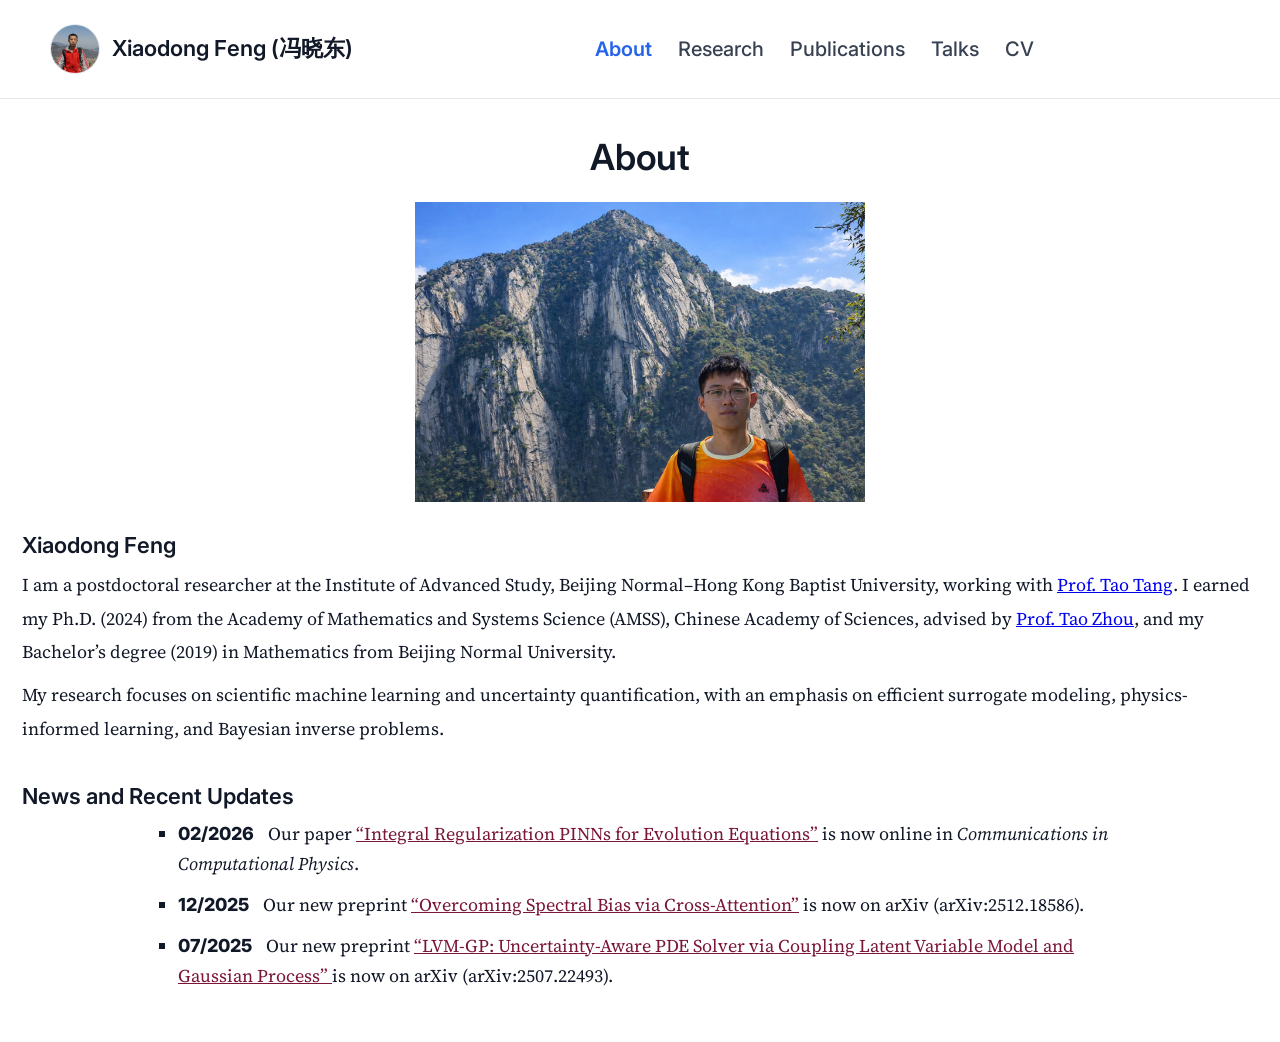
==== index.html @ 4486572b "Update index.html" ====
<!doctype html>
<html lang="en">
<head>
  <meta charset="utf-8" />
  <meta name="viewport" content="width=device-width,initial-scale=1" />
  <title>About | Xiaodong Feng</title>
  <link rel="stylesheet" href="assets/style.css" />
</head>

<body>
  <header class="topbar">
    <div class="topbar-inner">
      <div class="brand">
        <img class="avatar" src="assets/fengxiaodong.jpg" alt="avatar" />
        <span class="brand-name">Xiaodong Feng (冯晓东)</span>
      </div>

      <!-- ✅ 大屏导航（小屏会被 CSS 隐藏） -->
      <nav class="nav nav-desktop" id="topNav">
        <a class="active" href="index.html">About</a>
        <a href="research.html">Research</a>
        <a href="publications.html">Publications</a>
        <a href="talks.html">Talks</a>
        <a href="assets/CV.pdf" target="_blank" rel="noopener">CV</a>
      </nav>

      <!-- ✅ 小屏 hamburger（大屏会被 CSS 隐藏） -->
      <button class="nav-toggle" id="navToggle" aria-label="Open menu" aria-expanded="false">
        &#9776;
      </button>

      <!-- ✅ 小屏下拉菜单（默认隐藏） -->
      <div class="nav-menu" id="navMenu" aria-hidden="true">
        <a class="active" href="index.html">About</a>
        <a href="research.html">Research</a>
        <a href="publications.html">Publications</a>
        <a href="talks.html">Talks</a>
        <a href="assets/CV.pdf" target="_blank" rel="noopener">CV</a>
      </div>
    </div>
  </header>

  <main class="container">
    <h1 class="page-title">About</h1>

    <div class="hero">
      <img class="hero-img" src="assets/FXD_Picture.png" alt="hero" />
    </div>

    <section class="section">
      <h2 class="name-title">Xiaodong Feng</h2>

      <p>
        I am a postdoctoral researcher at the Institute of Advanced Study, Beijing Normal–Hong Kong Baptist University, working with
        <a href="https://www.math.hkbu.edu.hk/~ttang/" target="_blank" rel="noopener">Prof. Tao Tang</a>.
        I earned my Ph.D. (2024) from the Academy of Mathematics and Systems Science (AMSS), Chinese Academy of Sciences, advised by
        <a href="https://lsec.cc.ac.cn/~tzhou/" target="_blank" rel="noopener">Prof. Tao Zhou</a>,
        and my Bachelor’s degree (2019) in Mathematics from Beijing Normal University.
      </p>

      <p>
        My research focuses on scientific machine learning and uncertainty quantification, with an emphasis on efficient surrogate modeling,
        physics-informed learning, and Bayesian inverse problems.
      </p>
    </section>


<section class="news">
  <h2 class="news-title">News and Recent Updates</h2>

  <ul class="news-list">
    <li>
      <span class="news-date">02/2026</span>
      <span class="news-text">
        Our paper <a href="#" target="_blank" rel="noopener">“Integral Regularization PINNs for Evolution Equations”</a>
        is now online in <em>Communications in Computational Physics</em>.
      </span>
    </li>

    <li>
      <span class="news-date">12/2025</span>
      <span class="news-text">
        Our new preprint <a href="#" target="_blank" rel="noopener">“Overcoming Spectral Bias via Cross-Attention”</a>
        is now on arXiv (arXiv:2512.18586).
      </span>
    </li>

    <li>
      <span class="news-date">07/2025</span>
      <span class="news-text">
        Our new preprint
        <a href="https://arxiv.org/abs/2507.22493" target="_blank" rel="noopener">
          “LVM-GP: Uncertainty-Aware PDE Solver via Coupling Latent Variable Model and Gaussian Process”
        </a>
        is now on arXiv (arXiv:2507.22493).
      </span>
    </li>
  </ul>
</section>
    
  </main>

  <script>
    (function(){
      const btn = document.getElementById('navToggle');
      const menu = document.getElementById('navMenu');
      if(!btn || !menu) return;

      function closeMenu(){
        menu.classList.remove('open');
        btn.setAttribute('aria-expanded','false');
        menu.setAttribute('aria-hidden','true');
      }

      btn.addEventListener('click', () => {
        const isOpen = menu.classList.toggle('open');
        btn.setAttribute('aria-expanded', String(isOpen));
        menu.setAttribute('aria-hidden', String(!isOpen));
      });

      document.addEventListener('click', (e) => {
        if (!menu.classList.contains('open')) return;
        if (menu.contains(e.target) || btn.contains(e.target)) return;
        closeMenu();
      });

      document.addEventListener('keydown', (e) => {
        if (e.key === 'Escape') closeMenu();
      });

      window.addEventListener('resize', () => {
        if (window.matchMedia('(min-width: 981px)').matches) closeMenu();
      });
    })();
  </script>
</body>
</html>
---- assets/style.css ----
/* 引入字体：
   - Inter：用于顶栏姓名、导航、标题（无衬线，更现代）
   - Source Serif 4：用于正文段落（衬线，更学术） */
@import url('https://fonts.googleapis.com/css2?family=Inter:wght@400;600;700;800&family=Source+Serif+4:wght@400;600;700&display=swap');

:root{
  /* ====== 版心宽度（决定页面内容左右边界，影响“整页的留白”） ====== */
  --siteBase: 1300px;
  --siteMax: calc(var(--siteBase));

  /* ====== 全局颜色 ====== */
  --text: #111827;   /* 主文字颜色（深灰接近黑） */
  --muted: #6b7280;  /* 次级文字颜色（浅灰） */
  --line: #e5e7eb;   /* 分割线/边框颜色（浅灰线） */

  /* ✅ 当前页高亮蓝色（像你第二张图） */
  --active: #2563eb;

  /* ====== 字体族 ====== */
  --font-sans: "Inter", system-ui, -apple-system, "Segoe UI", Roboto, Helvetica, Arial,
               "Noto Sans", "PingFang SC", "Microsoft YaHei", sans-serif;
  --font-serif: "Source Serif 4", Georgia, "Times New Roman", Times,
                "Songti SC", "STSong", "SimSun", serif;

  /* ====== About 页照片大小（等比例缩放，不裁剪） ====== */
  --heroMaxW: 680px;
  --heroMaxH: 300px;

  /* ====== 响应式折叠阈值（说明用途） ====== */
  --collapseBp: 980px;              /* <= 980px show hamburger */
}

/* 统一盒模型 */
*{ box-sizing: border-box; }

/* 全局 body */
body{
  margin: 0;
  font-family: var(--font-serif);
  color: var(--text);
  background: #fff;
}

/* ===================== 顶部栏 topbar（第一行：头像+姓名+导航） ===================== */
.topbar{
  position: sticky;
  top: 0;
  z-index: 10;
  background: rgba(255,255,255,0.92);
  backdrop-filter: blur(6px);
  border-bottom: 1px solid var(--line);
}

/* 顶栏内部容器（控制姓名与导航间距、整体左右内边距） */
.topbar-inner{
  max-width: var(--siteMax);
  margin: 0 auto;
  padding: 24px 50px;

  display: flex;
  align-items: center;
  justify-content: flex-start;
  gap: 240px;                 /* ★ 姓名组与导航之间距离（想更近就减小） */
  position: relative;         /* 给下拉菜单定位 */
}

/* 左侧“头像 + 姓名” */
.brand{
  display: flex;
  align-items: center;
  gap: 12px;
  min-width: 0;
}

/* 顶栏头像 */
.avatar{
  width: 50px;
  height: 50px;
  border-radius: 999px;
  object-fit: cover;
  border: 1px solid var(--line);
}

/* 顶栏姓名 */
.brand-name{
  font-family: var(--font-sans);
  font-weight: 600;
  font-size: 22px;
  white-space: nowrap;
}

/* desktop nav：横向导航 */
.nav{
  display: flex;
  align-items: center;
  gap: 22px;
}

/* 导航链接样式 */
.nav a{
  font-family: var(--font-sans);
  font-size: 20px;
  font-weight: 500;          /* 450 在某些环境会回退，这里用 500 更稳 */
  color: #374151;
  text-decoration: none;
  padding: 6px 2px;
  white-space: nowrap;
}

/* ✅ hover：更像参考图（变蓝），不强制下划线 */
.nav a:hover{
  color: var(--active);
}

/* ✅ 当前页：蓝色高亮（像第二张图） */
.nav a.active{
  color: var(--active);
  font-weight: 600;
}

/* ===================== 页面主体 container（正文左右边界） ===================== */
.container{
  max-width: var(--siteMax);
  margin: 0 auto;
  padding: 22px 22px 40px;
}

/* 页面大标题（About / Publications 等） */
.page-title{
  font-family: var(--font-sans);
  font-weight: 600;
  font-size: clamp(20px, 4vw, 36px);
  letter-spacing: -0.01em;
  line-height: 1.15;
  text-align: center;
  margin: 16px 0 24px;
}

/* ===================== About 页照片区域 ===================== */
.hero{
  display: flex;
  justify-content: center;
  margin: 20px 0 30px;
}

.hero-img{
  width: auto;
  height: auto;
  max-width: min(var(--heroMaxW), 100%);
  max-height: var(--heroMaxH);
  object-fit: contain;
  display: block;
}

/* 正文姓名小标题 */
.name-title{
  font-family: var(--font-sans);
  font-weight: 600;
  font-size: 22px;
  margin: 0 0 10px;
}

/* 正文段落 */
.section p{
  font-size: 18px;
  line-height: 1.85;
  margin: 10px 0;
}

/* ===================== Hamburger（小屏折叠菜单） ===================== */
.nav-toggle{
  display: none;
  margin-left: auto;
  width: 44px;
  height: 44px;
  border-radius: 12px;
  border: 1px solid rgba(17,24,39,0.10);
  background: #fff;
  font-size: 22px;
  line-height: 1;
  cursor: pointer;
}

/* 下拉菜单面板 */
.nav-menu{
  display: none;
  position: absolute;
  right: 22px;
  top: calc(100% + 10px);
  width: min(360px, calc(100vw - 44px));
  background: #fff;
  border: 1px solid rgba(17,24,39,0.10);
  border-radius: 14px;
  box-shadow: 0 10px 24px rgba(17,24,39,0.15);
  padding: 10px;
  z-index: 50;
}

/* 下拉菜单链接 */
.nav-menu a{
  display: block;
  padding: 14px 14px;
  border-radius: 10px;
  font-family: var(--font-sans);
  font-weight: 600;
  color: #111827;
  text-decoration: none;
}

/* hover 背景 */
.nav-menu a:hover{
  background: rgba(17,24,39,0.05);
  color: var(--active);
}

/* ✅ 下拉菜单当前页高亮（蓝色） */
.nav-menu a.active{
  color: var(--active);
}

/* JS toggle 后显示 */
.nav-menu.open{ display: block; }

/* ✅ 小屏折叠：隐藏 desktop nav，显示 hamburger */
@media (max-width: 980px){
  .nav-desktop{ display: none; }
  .nav-toggle{
    display: inline-flex;
    align-items: center;
    justify-content: center;
  }
}

/* 更小屏幕：缩紧内边距 + 头像 + 字号 */
@media (max-width: 820px){
  :root{
    --siteMax: 100%;
    --heroMaxW: 100%;
    --heroMaxH: 280px;
  }
  .topbar-inner{ padding: 12px 14px; gap: 14px; }
  .avatar{ width: 36px; height: 36px; }
  .brand-name{ font-size: 17px; }
  .container{ max-width: 100%; }
}

/* ===== News block (index) ===== */
.news{
  margin-top: 38px;
}

/* ✅ 只改这一行：让 News 标题和 .name-title 一样（其余列表保持原样） */
.news-title{
  font-family: var(--font-sans);
  font-weight: 600;
  font-size: 22px;
  color: var(--text);
  text-align: left;
  margin: 28px 0 10px;
}

.news-list{
  list-style: square;
  padding-left: 28px;
  margin: 0 auto;
  max-width: 980px;          /* 列表宽度聚焦（保持你现状） */
}

.news-list li{
  margin: 10px 0;
  line-height: 1.7;
  font-size: 18px;           /* 和 index 段落一致 */
}

.news-date{
  font-weight: 800;
  font-family: var(--font-sans);
  margin-right: 10px;
}

.news-list a{
  color: #7a1738;
  text-decoration: underline;
}
.news-list a:hover{
  opacity: .9;
}

/* 小屏稍微缩一点 */
@media (max-width: 820px){
  .news-title{ font-size: 22px; }  /* 标题保持 22px（和 name-title 同款） */
  .news-list li{ font-size: 17px; }
}
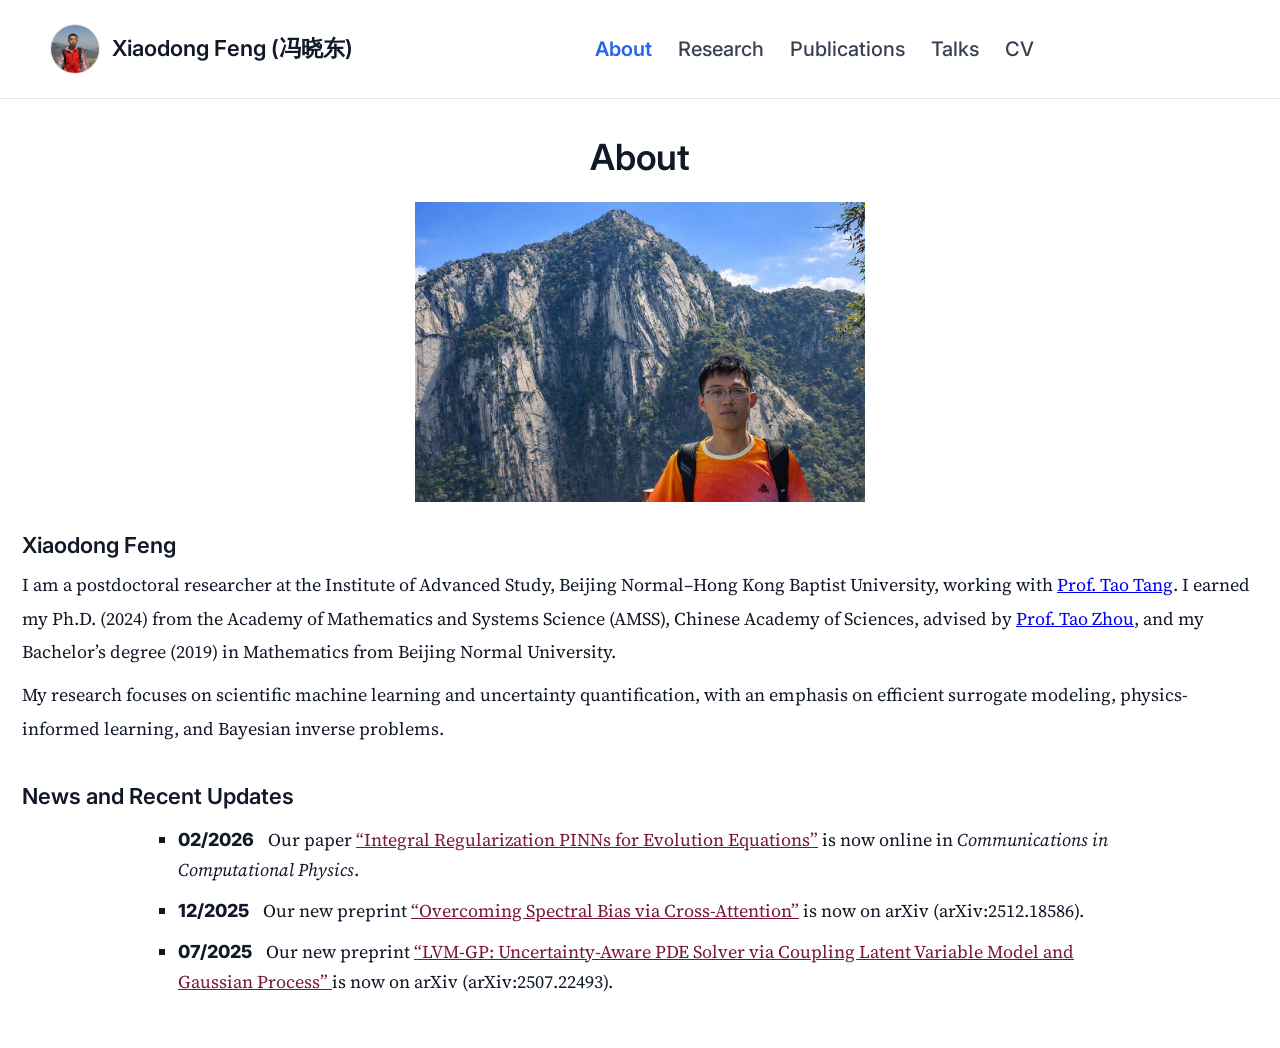
==== commit f9c998b8: "Update links in news section of index.html" ====
--- a/index.html
+++ b/index.html
@@ -72,7 +72,7 @@
     <li>
       <span class="news-date">02/2026</span>
       <span class="news-text">
-        Our paper <a href="#" target="_blank" rel="noopener">“Integral Regularization PINNs for Evolution Equations”</a>
+        Our paper <a href="https://global-sci.com/index.php/cicp/article/view/23347" target="_blank" rel="noopener">“Integral Regularization PINNs for Evolution Equations”</a>
         is now online in <em>Communications in Computational Physics</em>.
       </span>
     </li>
@@ -80,7 +80,7 @@
     <li>
       <span class="news-date">12/2025</span>
       <span class="news-text">
-        Our new preprint <a href="#" target="_blank" rel="noopener">“Overcoming Spectral Bias via Cross-Attention”</a>
+        Our new preprint <a href="https://arxiv.org/abs/2512.18586" target="_blank" rel="noopener">“Overcoming Spectral Bias via Cross-Attention”</a>
         is now on arXiv (arXiv:2512.18586).
       </span>
     </li>
--- a/assets/style.css
+++ b/assets/style.css
@@ -256,7 +256,7 @@
   font-size: 22px;
   color: var(--text);
   text-align: left;
-  margin: 28px 0 10px;
+  margin: 28px 0 16px;
 }
 
 .news-list{
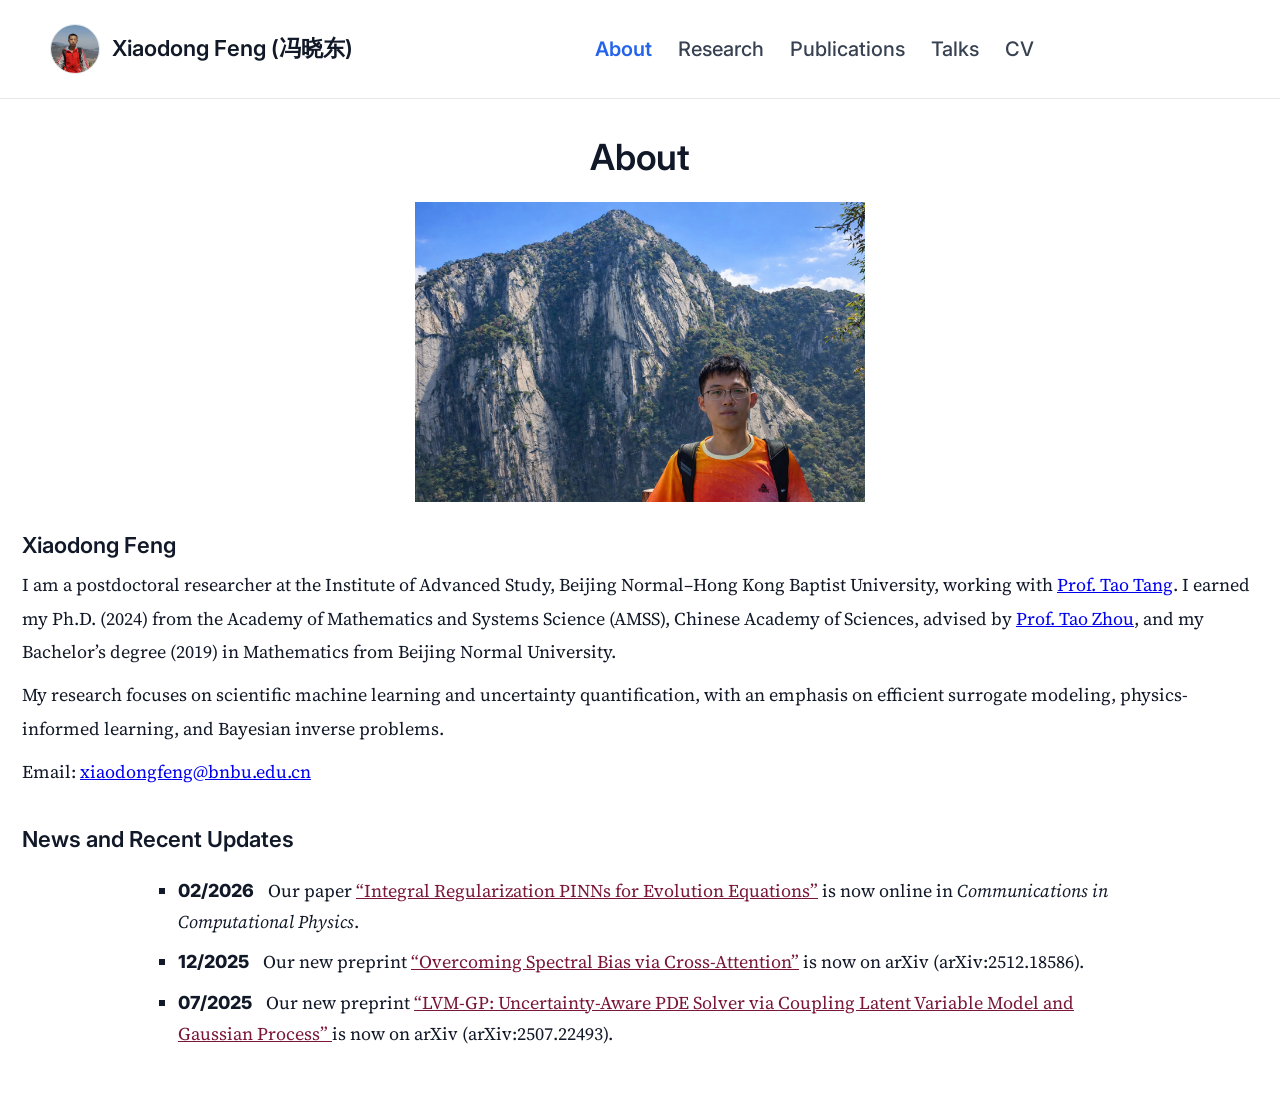
==== commit bad94ead: "Update index.html" ====
--- a/index.html
+++ b/index.html
@@ -61,6 +61,11 @@
       <p>
         My research focuses on scientific machine learning and uncertainty quantification, with an emphasis on efficient surrogate modeling,
         physics-informed learning, and Bayesian inverse problems.
+      </p>
+
+      <p>
+        Email:
+        <a href="mailto:xiaodongfeng@bnbu.edu.cn">xiaodongfeng@bnbu.edu.cn</a>
       </p>
     </section>
 
--- a/assets/style.css
+++ b/assets/style.css
@@ -256,7 +256,7 @@
   font-size: 22px;
   color: var(--text);
   text-align: left;
-  margin: 28px 0 16px;
+  margin: 28px 0 24px;
 }
 
 .news-list{
@@ -291,3 +291,70 @@
   .news-title{ font-size: 22px; }  /* 标题保持 22px（和 name-title 同款） */
   .news-list li{ font-size: 17px; }
 }
+
+/* ===================== Figure layout utilities ===================== */
+
+/* 图块容器：默认全宽，里面用 grid 排图 */
+.fig-row{
+  display: grid;
+  gap: 16px;
+  margin: 16px 0 10px;
+  align-items: start;
+}
+
+/* 一行放几张图：1/2/3/4 */
+.fig-1{ grid-template-columns: 1fr; }
+.fig-2{ grid-template-columns: 1fr 1fr; }
+.fig-3{ grid-template-columns: repeat(3, 1fr); }
+.fig-4{ grid-template-columns: repeat(4, 1fr); }
+
+/* 小屏自动降列（避免挤成一团） */
+@media (max-width: 980px){
+  .fig-4{ grid-template-columns: repeat(2, 1fr); }
+  .fig-3{ grid-template-columns: repeat(2, 1fr); }
+}
+@media (max-width: 640px){
+  .fig-4, .fig-3, .fig-2{ grid-template-columns: 1fr; }
+}
+
+/* 图片本体：结构图默认不裁剪，等比缩放 */
+.fig-row img{
+  width: 100%;
+  height: auto;
+  display: block;
+  object-fit: contain;  /* 结构图更适合 contain */
+  border: 1px solid rgba(17,24,39,0.10);
+  border-radius: 12px;
+  background: #fff;
+}
+
+/* ===== 对齐方式（控制“整行图块”在页面中的位置） =====
+   说明：对齐的是 fig-row 这个整块，而不是单张图 */
+.fig-left{ justify-self: start; }
+.fig-center{ justify-self: center; }
+.fig-right{ justify-self: end; }
+
+/* 控制图块占用宽度（配合对齐使用） */
+.fig-w-100{ width: 100%; }
+.fig-w-80{ width: 80%; }
+.fig-w-70{ width: 70%; }
+.fig-w-60{ width: 60%; }
+.fig-w-50{ width: 50%; }
+
+/* 可点击放大（可选） */
+.fig-link{ display:block; }
+.fig-link:hover img{ box-shadow: 0 10px 24px rgba(17,24,39,0.12); }
+
+/* 图注（可选） */
+.fig-cap{
+  font-size: 14px;
+  color: var(--muted);
+  line-height: 1.6;
+  margin: 6px 0 0;
+}
+
+/* 小屏时，强制图块全宽且居中，避免右对齐看着怪 */
+@media (max-width: 820px){
+  .fig-w-80, .fig-w-70, .fig-w-60, .fig-w-50{ width: 100%; }
+  .fig-left, .fig-center, .fig-right{ justify-self: stretch; }
+}
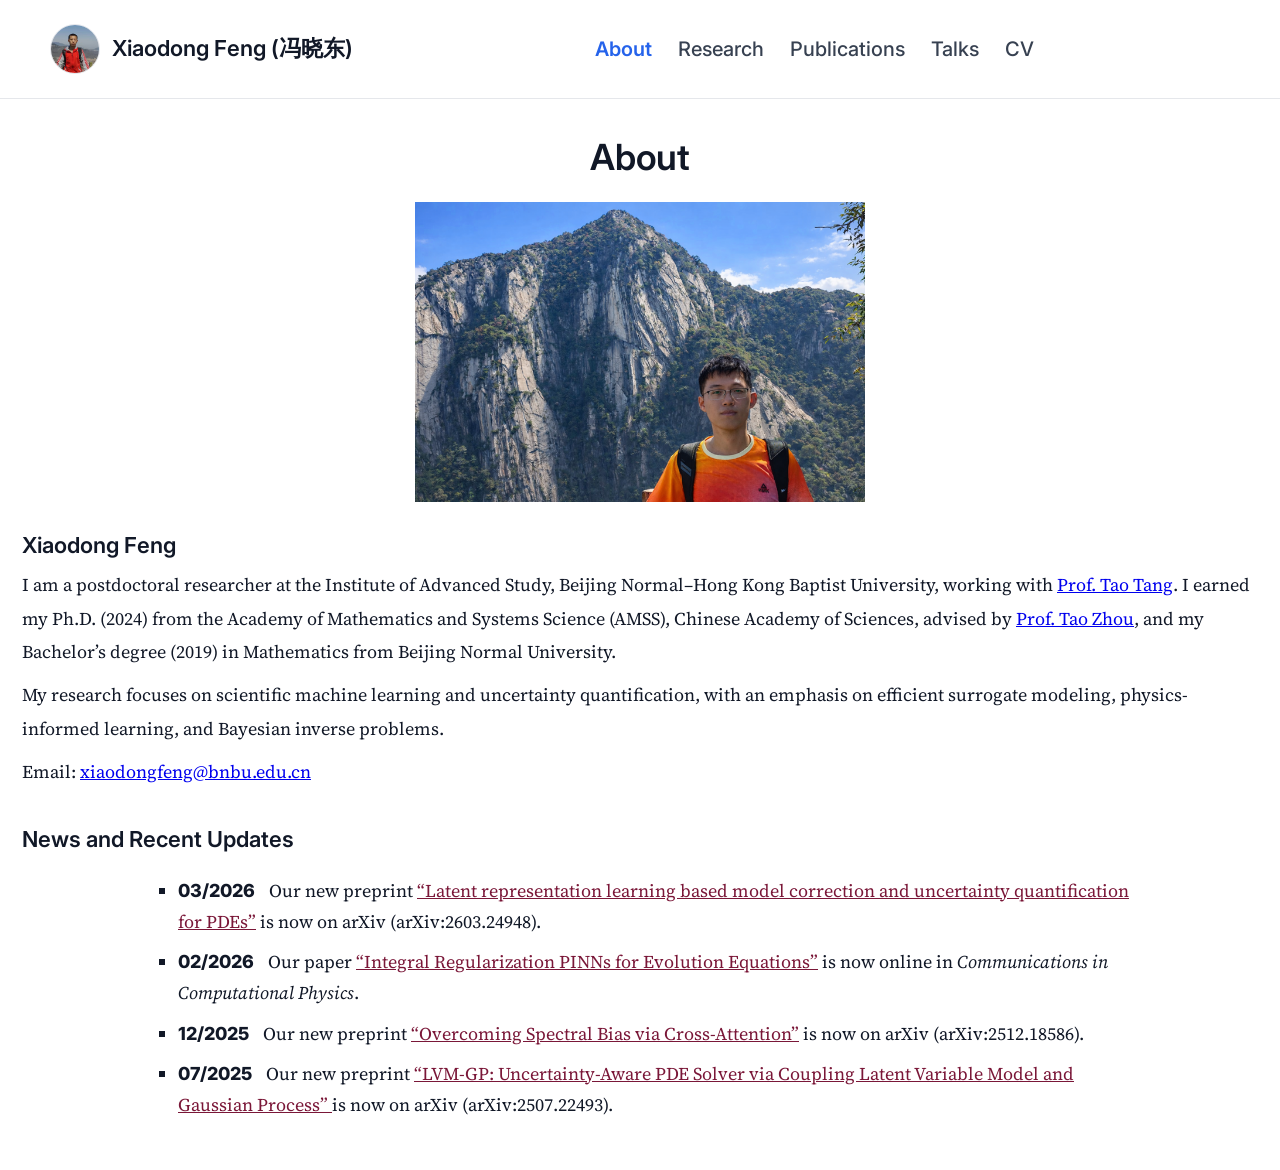
==== commit 4ae6d96d: "Update index.html" ====
--- a/index.html
+++ b/index.html
@@ -73,7 +73,17 @@
 <section class="news">
   <h2 class="news-title">News and Recent Updates</h2>
 
+  
   <ul class="news-list">
+
+        <li>
+      <span class="news-date">03/2026</span>
+      <span class="news-text">
+        Our new preprint <a href="https://arxiv.org/abs/2603.24948" target="_blank" rel="noopener">“Latent representation learning based model correction and uncertainty quantification for PDEs”</a>
+        is now on arXiv (arXiv:2603.24948).
+      </span>
+    </li>
+    
     <li>
       <span class="news-date">02/2026</span>
       <span class="news-text">
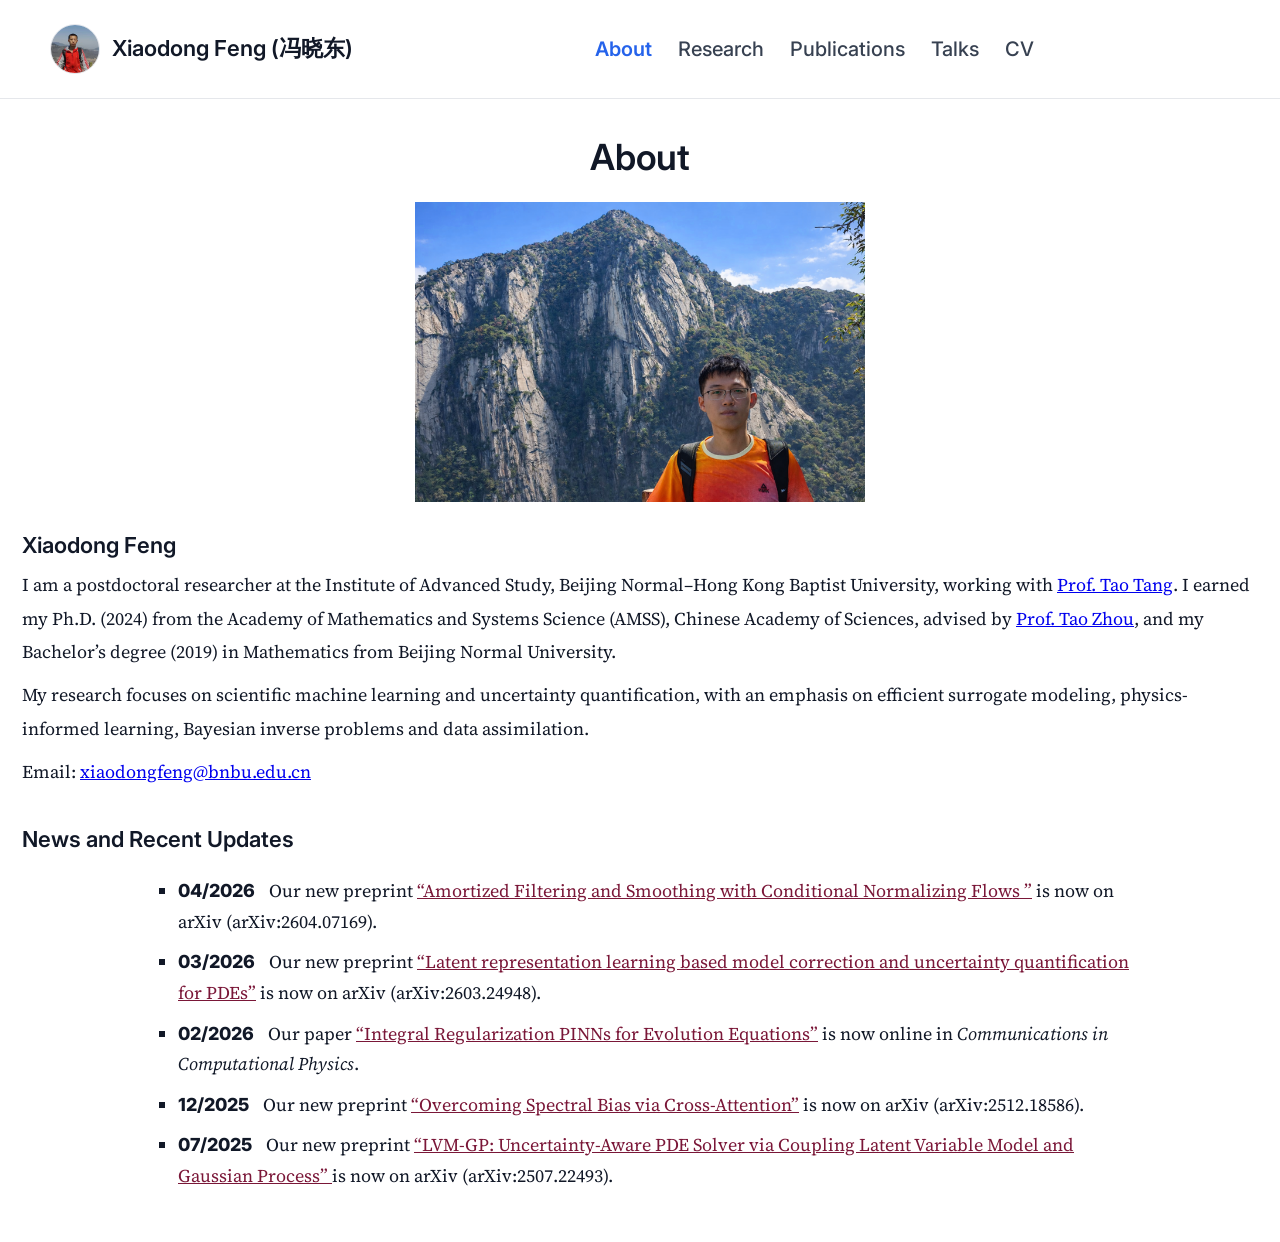
==== commit 18dd2b1f: "Update index.html" ====
--- a/index.html
+++ b/index.html
@@ -60,7 +60,7 @@
 
       <p>
         My research focuses on scientific machine learning and uncertainty quantification, with an emphasis on efficient surrogate modeling,
-        physics-informed learning, and Bayesian inverse problems.
+        physics-informed learning, Bayesian inverse problems and data assimilation.
       </p>
 
       <p>
@@ -76,6 +76,15 @@
   
   <ul class="news-list">
 
+            <li>
+      <span class="news-date">04/2026</span>
+      <span class="news-text">
+        Our new preprint <a href="https://arxiv.org/abs/2604.07169" target="_blank" rel="noopener">“Amortized Filtering and Smoothing with Conditional Normalizing Flows
+”</a>
+        is now on arXiv (arXiv:2604.07169).
+      </span>
+    </li>
+    
         <li>
       <span class="news-date">03/2026</span>
       <span class="news-text">
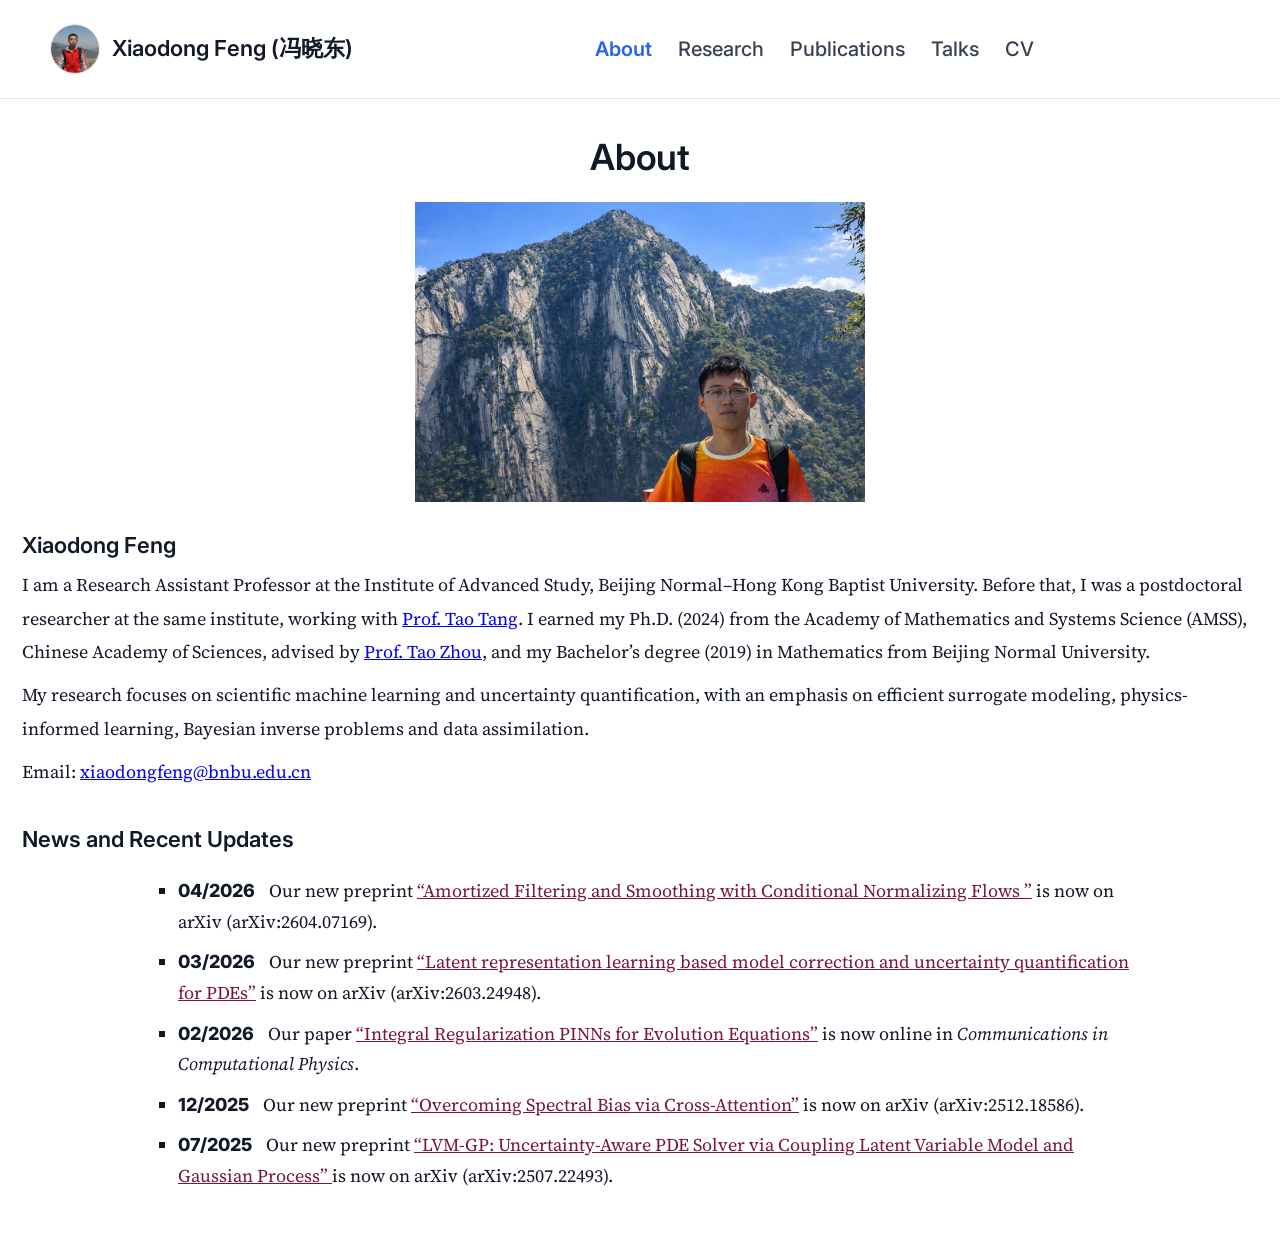
==== commit e4ae1688: "Update index.html" ====
--- a/index.html
+++ b/index.html
@@ -51,11 +51,12 @@
       <h2 class="name-title">Xiaodong Feng</h2>
 
       <p>
-        I am a postdoctoral researcher at the Institute of Advanced Study, Beijing Normal–Hong Kong Baptist University, working with
-        <a href="https://www.math.hkbu.edu.hk/~ttang/" target="_blank" rel="noopener">Prof. Tao Tang</a>.
-        I earned my Ph.D. (2024) from the Academy of Mathematics and Systems Science (AMSS), Chinese Academy of Sciences, advised by
-        <a href="https://lsec.cc.ac.cn/~tzhou/" target="_blank" rel="noopener">Prof. Tao Zhou</a>,
-        and my Bachelor’s degree (2019) in Mathematics from Beijing Normal University.
+I am a Research Assistant Professor at the Institute of Advanced Study, Beijing Normal–Hong Kong Baptist University.
+Before that, I was a postdoctoral researcher at the same institute, working with
+<a href="https://www.math.hkbu.edu.hk/~ttang/" target="_blank" rel="noopener">Prof. Tao Tang</a>.
+I earned my Ph.D. (2024) from the Academy of Mathematics and Systems Science (AMSS), Chinese Academy of Sciences, advised by
+<a href="https://lsec.cc.ac.cn/~tzhou/" target="_blank" rel="noopener">Prof. Tao Zhou</a>,
+and my Bachelor’s degree (2019) in Mathematics from Beijing Normal University.
       </p>
 
       <p>
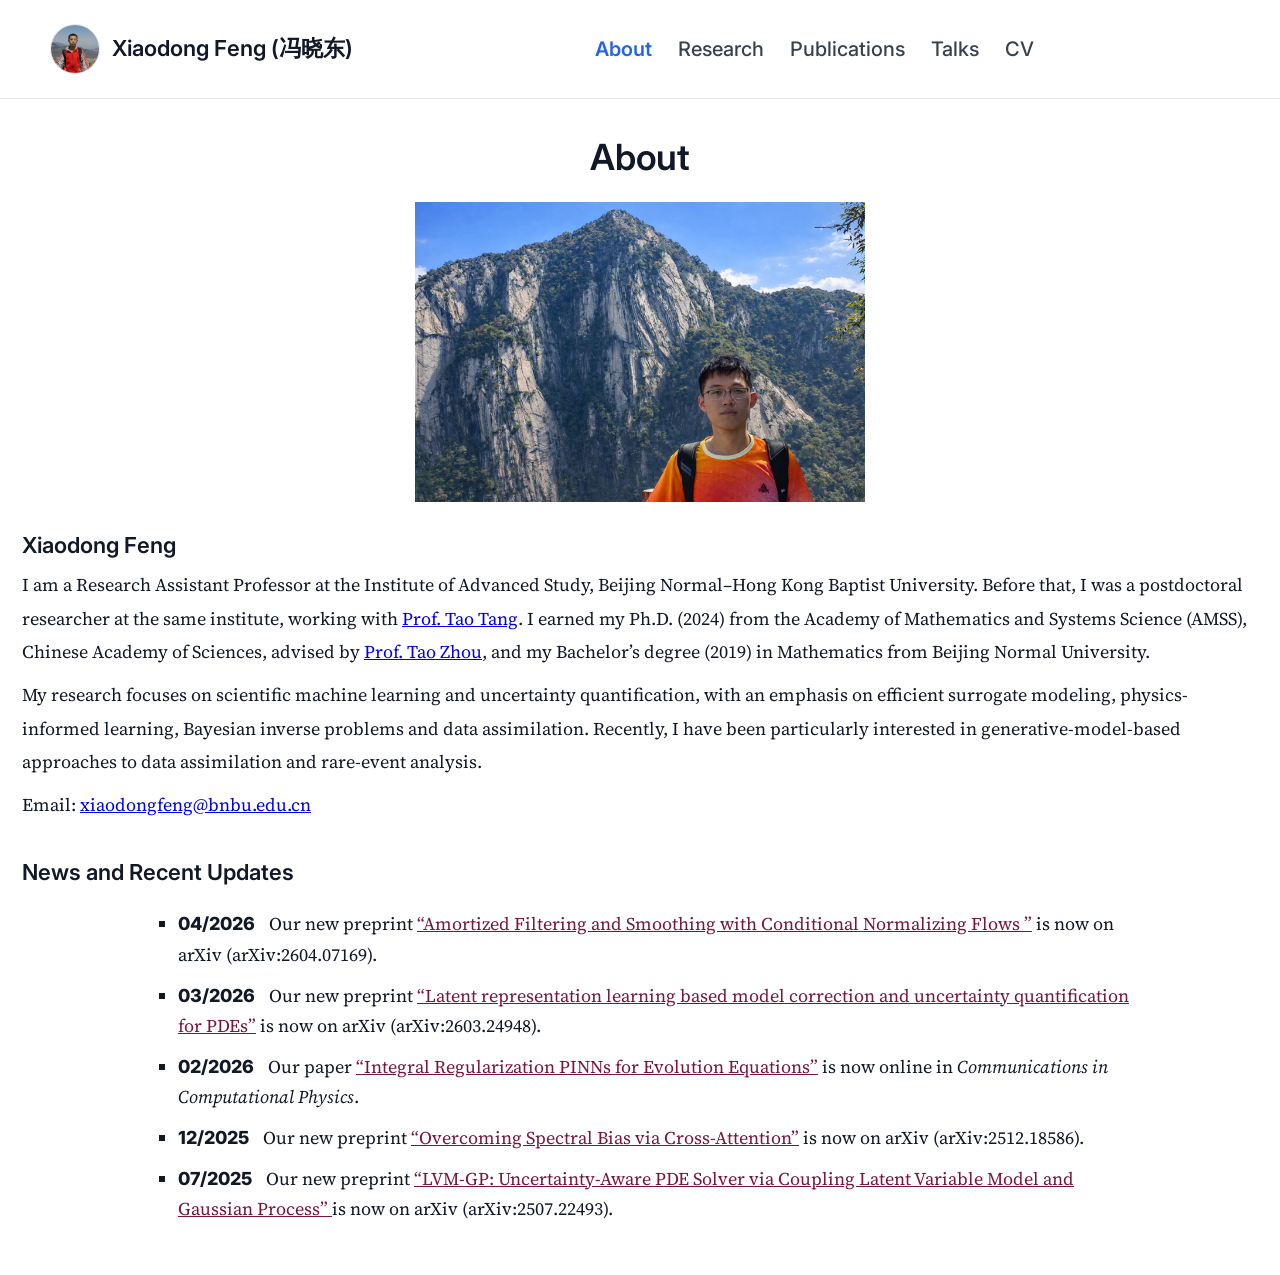
==== commit 9b17480d: "Update index.html" ====
--- a/index.html
+++ b/index.html
@@ -61,7 +61,8 @@
 
       <p>
         My research focuses on scientific machine learning and uncertainty quantification, with an emphasis on efficient surrogate modeling,
-        physics-informed learning, Bayesian inverse problems and data assimilation.
+        physics-informed learning, Bayesian inverse problems and data assimilation. 
+      Recently, I have been particularly interested in generative-model-based approaches to data assimilation and rare-event analysis.
       </p>
 
       <p>
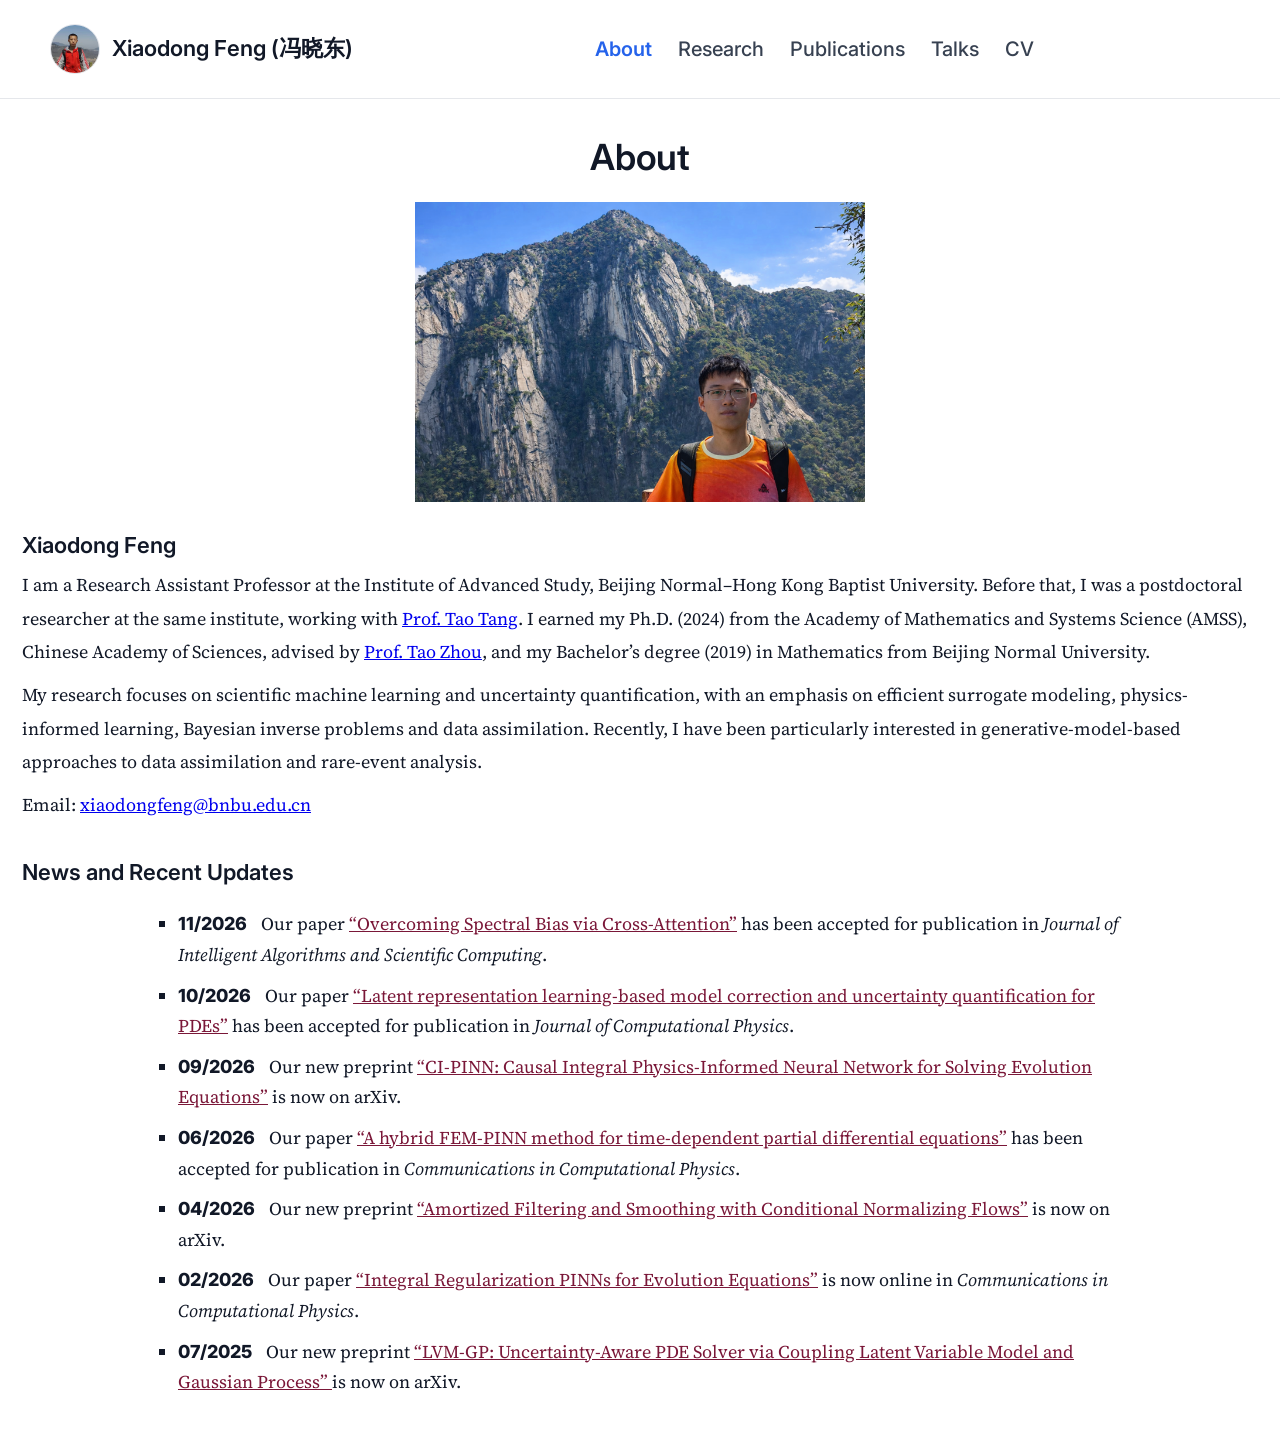
==== commit 8825b8bb: "Update news and collapse older entries after eight items" ====
--- a/index.html
+++ b/index.html
@@ -75,39 +75,52 @@
 <section class="news">
   <h2 class="news-title">News and Recent Updates</h2>
 
-  
-  <ul class="news-list">
-
-            <li>
+  <ul class="news-list" id="newsList">
+    <li>
+      <span class="news-date">11/2026</span>
+      <span class="news-text">
+        Our paper <a href="https://arxiv.org/abs/2512.18586" target="_blank" rel="noopener">“Overcoming Spectral Bias via Cross-Attention”</a>
+        has been accepted for publication in <em>Journal of Intelligent Algorithms and Scientific Computing</em>.
+      </span>
+    </li>
+
+    <li>
+      <span class="news-date">10/2026</span>
+      <span class="news-text">
+        Our paper <a href="https://doi.org/10.1016/j.jcp.2026.115484" target="_blank" rel="noopener">“Latent representation learning-based model correction and uncertainty quantification for PDEs”</a>
+        has been accepted for publication in <em>Journal of Computational Physics</em>.
+      </span>
+    </li>
+
+    <li>
+      <span class="news-date">09/2026</span>
+      <span class="news-text">
+        Our new preprint <a href="https://arxiv.org/abs/2609.36615" target="_blank" rel="noopener">“CI-PINN: Causal Integral Physics-Informed Neural Network for Solving Evolution Equations”</a>
+        is now on arXiv.
+      </span>
+    </li>
+
+    <li>
+      <span class="news-date">06/2026</span>
+      <span class="news-text">
+        Our paper <a href="https://arxiv.org/abs/2409.02810" target="_blank" rel="noopener">“A hybrid FEM-PINN method for time-dependent partial differential equations”</a>
+        has been accepted for publication in <em>Communications in Computational Physics</em>.
+      </span>
+    </li>
+
+    <li>
       <span class="news-date">04/2026</span>
       <span class="news-text">
-        Our new preprint <a href="https://arxiv.org/abs/2604.07169" target="_blank" rel="noopener">“Amortized Filtering and Smoothing with Conditional Normalizing Flows
-”</a>
-        is now on arXiv (arXiv:2604.07169).
-      </span>
-    </li>
-    
-        <li>
-      <span class="news-date">03/2026</span>
-      <span class="news-text">
-        Our new preprint <a href="https://arxiv.org/abs/2603.24948" target="_blank" rel="noopener">“Latent representation learning based model correction and uncertainty quantification for PDEs”</a>
-        is now on arXiv (arXiv:2603.24948).
-      </span>
-    </li>
-    
+        Our new preprint <a href="https://arxiv.org/abs/2604.07169" target="_blank" rel="noopener">“Amortized Filtering and Smoothing with Conditional Normalizing Flows”</a>
+        is now on arXiv.
+      </span>
+    </li>
+
     <li>
       <span class="news-date">02/2026</span>
       <span class="news-text">
         Our paper <a href="https://global-sci.com/index.php/cicp/article/view/23347" target="_blank" rel="noopener">“Integral Regularization PINNs for Evolution Equations”</a>
         is now online in <em>Communications in Computational Physics</em>.
-      </span>
-    </li>
-
-    <li>
-      <span class="news-date">12/2025</span>
-      <span class="news-text">
-        Our new preprint <a href="https://arxiv.org/abs/2512.18586" target="_blank" rel="noopener">“Overcoming Spectral Bias via Cross-Attention”</a>
-        is now on arXiv (arXiv:2512.18586).
       </span>
     </li>
 
@@ -118,15 +131,42 @@
         <a href="https://arxiv.org/abs/2507.22493" target="_blank" rel="noopener">
           “LVM-GP: Uncertainty-Aware PDE Solver via Coupling Latent Variable Model and Gaussian Process”
         </a>
-        is now on arXiv (arXiv:2507.22493).
+        is now on arXiv.
       </span>
     </li>
   </ul>
+  <div class="news-controls" id="newsControls" hidden>
+    <button class="news-toggle" id="newsToggle" type="button" aria-expanded="false" aria-controls="newsList">Show older news</button>
+  </div>
 </section>
     
   </main>
 
   <script>
+    (function(){
+      const list = document.getElementById('newsList');
+      const controls = document.getElementById('newsControls');
+      const button = document.getElementById('newsToggle');
+      if (!list || !controls || !button) return;
+
+      const olderItems = Array.from(list.children).slice(8);
+      if (!olderItems.length) return;
+
+      let expanded = false;
+      function updateNews(){
+        olderItems.forEach(item => { item.hidden = !expanded; });
+        button.setAttribute('aria-expanded', String(expanded));
+        button.textContent = expanded ? 'Show less' : `Show older news (${olderItems.length})`;
+      }
+
+      updateNews();
+      controls.hidden = false;
+      button.addEventListener('click', () => {
+        expanded = !expanded;
+        updateNews();
+      });
+    })();
+
     (function(){
       const btn = document.getElementById('navToggle');
       const menu = document.getElementById('navMenu');
--- a/assets/style.css
+++ b/assets/style.css
@@ -286,6 +286,31 @@
   opacity: .9;
 }
 
+.news-controls{
+  max-width: 980px;
+  margin: 12px auto 0;
+  padding-left: 28px;
+}
+
+.news-toggle{
+  border: 0;
+  padding: 4px 0;
+  background: none;
+  color: var(--active);
+  font: inherit;
+  font-size: 16px;
+  cursor: pointer;
+}
+
+.news-toggle:hover{
+  text-decoration: underline;
+}
+
+.news-toggle:focus-visible{
+  outline: 2px solid var(--active);
+  outline-offset: 4px;
+}
+
 /* 小屏稍微缩一点 */
 @media (max-width: 820px){
   .news-title{ font-size: 22px; }  /* 标题保持 22px（和 name-title 同款） */
